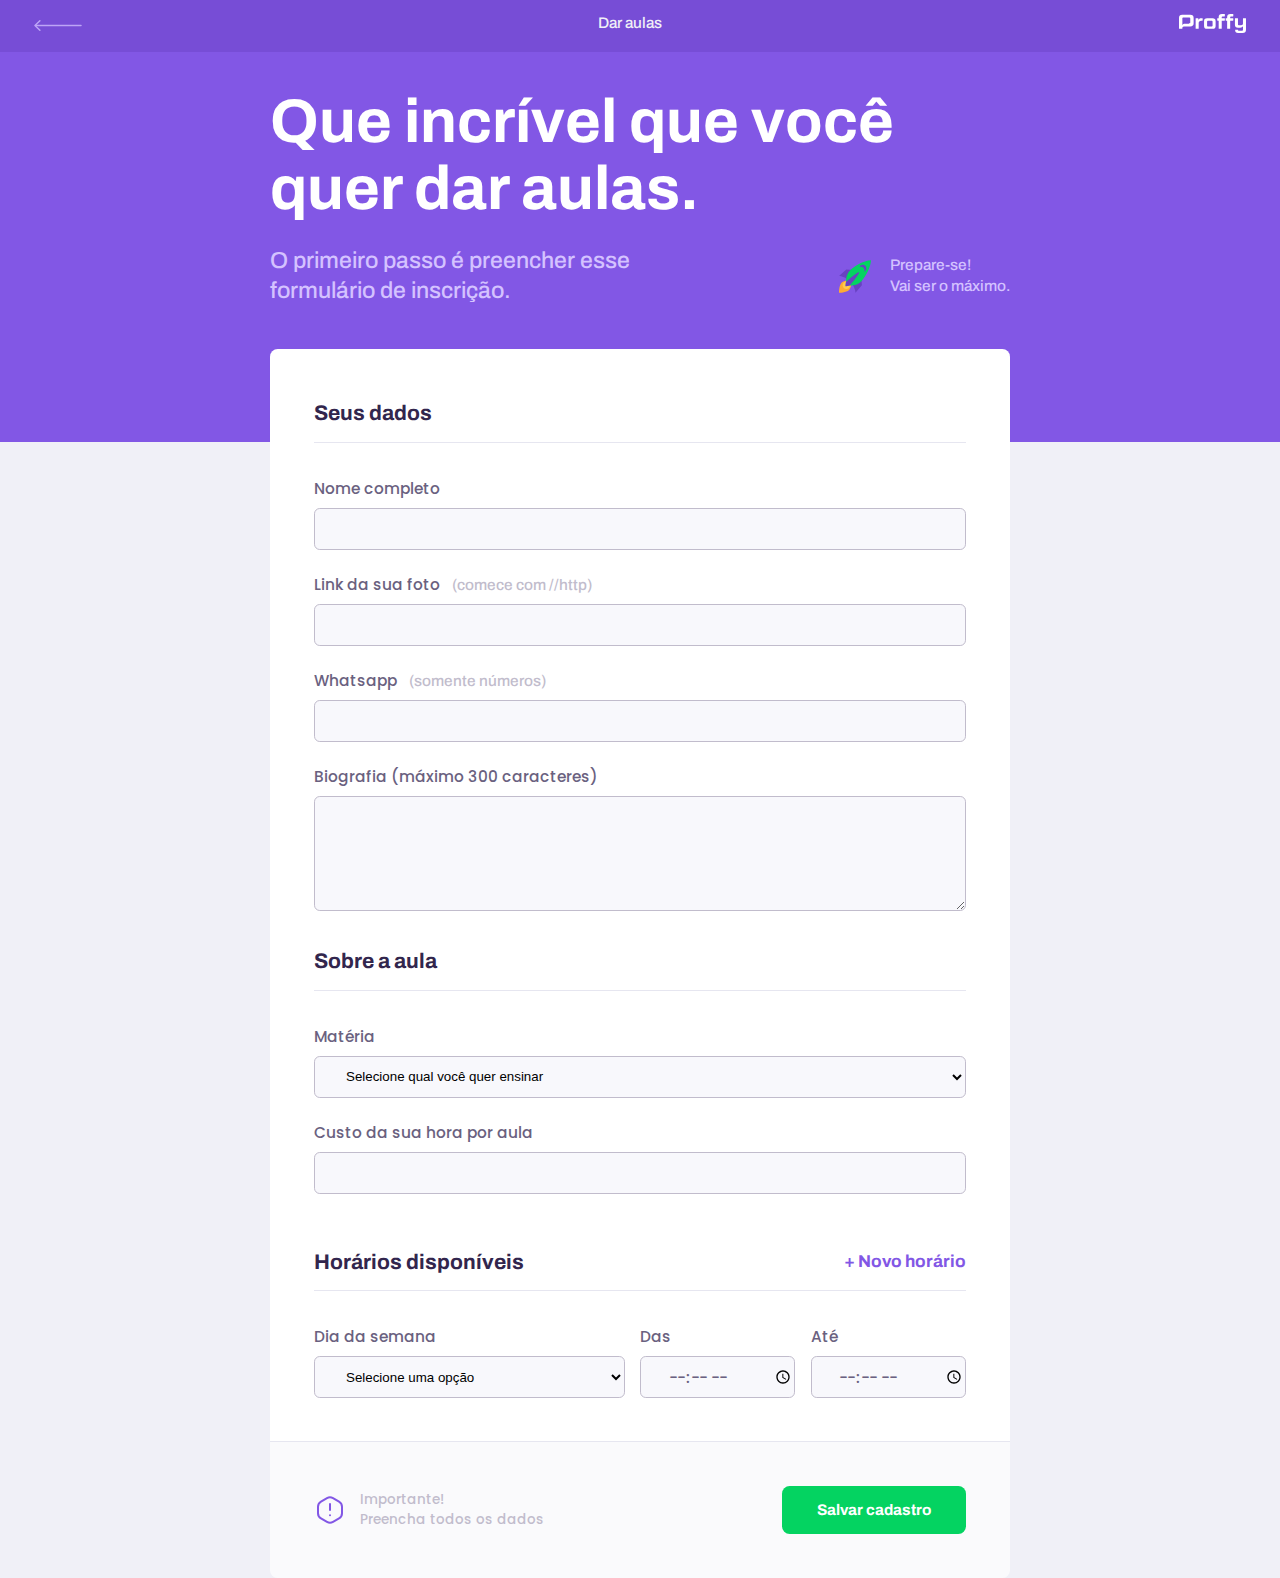
==== give-classes.html @ 78efbd31 "inital import" ====
<!DOCTYPE html>
<html lang="en">

<head>
    <meta charset="UTF-8">
    <meta name="viewport" content="width=device-width, initial-scale=1.0">

    <link rel="stylesheet" href="/styles/main.css">
    <link rel="stylesheet" href="/styles/partials/header.css">
    <link rel="stylesheet" href="/styles/partials/page-give-classes.css">

    <link rel="stylesheet"
        href="https://fonts.googleapis.com/css2?family=Archivo:wght@400;700&amp;family=Poppins:wght@400;600&amp;display=swap">

    <title>Proffy | Sua plataforma de estudos online</title>

    <script src="/scripts/addField.js" defer></script>
</head>

<body id="page-give-classes">
    <div id="container">
        <header class="page-header">
            <div class="top-bar-container">
                <a href="/"><img src="/images/icons/back.svg" alt="Back"></a>
                <p>Dar aulas</p>
                <img src="/images/logo.svg" alt="Proffy">
            </div>

            <div class="header-content">
                <h1>Que incrível que você quer dar aulas.</h1>
                <footer>
                    <strong>O primeiro passo é preencher esse formulário de inscrição.</strong>
                    <div class="footer-icon">
                        <img src="/images/icons/rocket.svg" alt="Rocket">
                        <span>Prepare-se! <br> Vai ser o máximo.</span>
                    </div>
                </footer>
            </div>

        </header>


        <main>
            <form action="" id="create-class">
                <fieldset>
                    <legend>Seus dados</legend>

                    <div class="input-block">
                        <label for="name">Nome completo</label>
                        <input name="name" id="name" required>
                    </div>

                    <div class="input-block">
                        <label for="avatar">Link da sua foto <span>(comece com //http)</span></label>
                        <input type="url" name="avatar" id="avatar" required>
                    </div>

                    <div class="input-block">
                        <label for="whatsapp">Whatsapp <span>(somente números)</span></label>
                        <input type="number" name="whatsapp" id="whatsapp" required>
                    </div>

                    <div class="textarea-block">
                        <label for="bio">Biografia <span>(máximo 300 caracteres)</span></label>
                        <textarea name="bio" id="bio" required></textarea>
                    </div>
                </fieldset>

                <fieldset>
                    <legend>Sobre a aula</legend>

                    <div class="select-block">
                        <label for="subject">Matéria</label>
                        <select name="subject" id="subject" required>
                            <option value="" hidden="">Selecione qual você quer ensinar</option>
                            <option value="1">Artes</option>
                            <option value="2">Biologia</option>
                            <option value="3">Ciências</option>
                            <option value="4">Educação física</option>
                            <option value="5">Física</option>
                            <option value="6">Geografia</option>
                            <option value="7">História</option>
                            <option value="8">Matemática</option>
                            <option value="9">Português</option>
                            <option value="10">Química</option>
                        </select>
                    </div>

                    <div class="input-block">
                        <label for="cost">Custo da sua hora por aula</label>
                        <input type="number" name="cost" id="cost" required>
                    </div>
                </fieldset>

                <fieldset id=schedule-items>
                    <legend>Horários disponíveis <button type="button" id="add-time">+ Novo horário</button></legend>

                    <div class="schedule-item">
                        <div class="select-block">
                            <label for="weekday">Dia da semana</label>
                            <select name="weekday[]" id="weekday">
                                <option value="" hidden="">Selecione uma opção</option>
                                <option value="0">Domingo</option>
                                <option value="1">Segunda</option>
                                <option value="2">Terça</option>
                                <option value="3">Quarta</option>
                                <option value="4">Quinta</option>
                                <option value="5">Sexta</option>
                                <option value="6">Sábado</option>
                            </select>
                        </div>

                        <div class="input-block">
                            <label for="time-to">Das</label>
                            <input type="time" name="time-to[]" id="time-to">
                        </div>

                        <div class="input-block">
                            <label for="time-from">Até</label>
                            <input type="time" name="time-from[]" id="time-from">
                        </div>
                    </div>

                </fieldset>

            </form>

            <footer id="footer">
                <div class="footer-content">
                    <div class="footer-icon">
                        <img src="/images/icons/warning.svg" alt="Warning">
                        <p>Importante! <br> Preencha todos os dados</p>
                    </div>
                    <button type="submit" form="create-class">Salvar cadastro</button>
                </div>
            </footer>
        </main>


    </div>

</body>



</html>
---- styles/main.css ----
:root {
    --color-background: #F0F0F7;
    --color-primary-lighter: #9871F5;
    --color-primary-light: #916bea;
    --color-primary: #8257E5;
    --color-primary-dark: #774DD6;
    --color-primary-darker: #6842c2;
    --color-secondary: #04D361;
    --color-secondary-dark: #04bf58;
    --color-title-in-primary: #ffffff;
    --color-text-in-primary: #D4C2FF;
    --color-text-title: #32264D;
    --color-text-complement: #9C98A6;
    --color-text-base: #6A6180;
    --color-line-in-white: #E6E6F0;
    --color-input-background: #F8F8FC;
    --color-button-text: #FFFFFF;
    --color-box-base: #FFFFFF;
    --color-box-footer: #FAFAFC;
    --color-small-info: #C1BCCC;
    font-size: 60%; /*default font size is: 100% = 16px = 1rem*/
    /* px is independet of roots; % and rem are relatives of root */
}

* {
    margin: 0;
    padding: 0;
    box-sizing: border-box; /*keep the box size when i use padding */
}

html, 
body {
    height: 100vh;
}

textarea,
input,
body,
button {
    font: 500 1.6rem Poppins;
    color: var(--color-text-base);
}

body {
    display: flex;
    justify-content: center;
    align-items: center;
    background-color: var(--color-background);
}

#container {
    width: 90vw;
    max-width: 700px;
}

@media (min-width: 700px) {
    :root {
        font-size: 62,5%;
    }
}
---- styles/partials/header.css ----
#container .page-header {
    background-color: var(--color-primary);
}

#container .page-header .top-bar-container {
    display: flex;
    align-items: center;
    justify-content: space-between;

    width: 90%;
    margin: 0 auto; /* Divide igualmente as margens */
    padding: 1rem 0 3rem;
}

#container .page-header .top-bar-container a img {
    width: 5rem;
}

#container .page-header .top-bar-container img {
    width: 7rem;
    
}

#container .page-header .header-content {
    display: flex;
    flex-direction: column;
    width: 90%;
    margin: 0 auto;
    position: relative
}

#container .page-header .header-content strong {
    justify-self: center;
    color: var(--color-title-in-primary);
    font: 700 3.6rem Archivo;
    line-height: 4.2rem;
}


@media (min-width: 700px) {
    .top-bar-container {
        max-width: 1100px;
    }

    .header-content {
        max-width: 740px;
        flex: 1 1;
        padding-bottom: 48px;
        display: flex;
        flex-direction: column;
        justify-content: center;
        margin: 0 auto;
    }

    #container .page-header .header-content strong {
        font-size: 8rem;
        line-height: 8.2rem;
    }

    .page-header {
        height: 335px;
        margin-bottom: 6.8rem;
    }


}
---- styles/partials/page-give-classes.css ----
#container {
    width: 100vw;
    height: 100vh;
}

#container .page-header {
    margin-bottom: 4.6rem;
}

#container .page-header .top-bar-container {
    width: 100%;
    padding: 0 3.5rem 0.5rem;
    background: var(--color-primary-dark);
}

#container .page-header .top-bar-container a img {
    padding-top: 1rem;
    transition: 0.2s;
}

#container .page-header .top-bar-container a img:hover {
    opacity: 0.8;
}


#container .page-header .top-bar-container p {
    color: var(--color-background);
    font: 500 1.6rem Archivo;
}

#container .page-header .header-content {
    height: 20rem;
    margin-top: 3rem;
}


#container .page-header .header-content h1 {
    width: 40rem;
    justify-self: center;
    color: var(--color-title-in-primary);
    font: 700 3.6rem Archivo;
    line-height: 4.2rem;
    margin-bottom: 2.4rem;
}

#container .page-header .header-content footer strong {
    justify-self: center;
    color: var(--color-text-in-primary);
    font: 500 2rem Archivo;
    line-height: 2.6rem;
    width: 40rem;
}

#container .page-header .header-content footer {
    display: flex;
    align-items: center;
    justify-content: space-between;
}

#container .page-header .header-content footer .footer-icon {
    display: flex;
    justify-content: center;;
}

#container .page-header .header-content footer .footer-icon img {
    margin-right: 2rem;
}

#container .page-header .header-content footer .footer-icon span {
    font: 500 1.6rem Archivo;
    line-height: 2.2rem;
    color: var(--color-text-in-primary);
}



#create-class {
    width: 90%;
    margin: 0 auto;
    padding: 2rem 4.6rem;
    background: var(--color-box-base);
    border-radius: 0.8rem 0.8rem 0 0;
}

#create-class fieldset {
    padding-top: 3.6rem;
    border: none;
    margin-top: 3.4rem;
}

#create-class fieldset legend {
    font: 700 2.2rem Archivo;
    color: var(--color-text-title); 
    border-bottom: 1px solid var(--color-line-in-white);
    padding-bottom: 1.8rem;
    text-decoration-color: var(--color-small-info);
    display: flex;
    align-items: center;
    justify-content: space-between;
    width: 100%;

}

#create-class fieldset legend button {
    border: none;
    background: none;
    font: 700 1.8rem Archivo;
    color: var(--color-primary);

    cursor: pointer;
    text-decoration: none;
    transition: 0.2s;
}

#create-class fieldset legend button:hover {
    opacity: 0.8;
}


#create-class .input-block,
#create-class .select-block {
    margin-bottom: 2.4rem;
}

#create-class .input-block label span,
#create-class .select-block label span {
    font: 500 1.6rem Archivo;
    color: var(--color-small-info);
    margin-left: 0.8rem;
}


#create-class .input-block input,
#create-class .textarea-block textarea,
#create-class .select-block select {
    width: 100%;
    height: 4.4rem;
    background: var(--color-input-background);
    border-radius: 0.6rem;
    border: 1px solid var(--color-small-info);
    margin-top: 0.8rem;
    padding-left: 2.8rem;
    outline: 0;
}

#create-class .textarea-block textarea {
    height: 12rem;
    resize: vertical;
}

#footer {
    width: 90%;
    margin: 0 auto 2rem;
    padding: 4.6rem 0;
    background: var(--color-box-footer);
    border-top: 1px solid var(--color-line-in-white);
    border-radius: 0 0 0.8rem 0.8rem;
}

#footer .footer-content {
    padding: 0 4.6rem;
    display: flex;
    align-items: center;
    justify-content: space-between;
}

#footer .footer-content .footer-icon {
    display: flex;
    align-items: center;
    justify-content: space-between;
}

#footer .footer-content .footer-icon img {
    margin-right: 1.4rem;
}

#footer .footer-content .footer-icon p {
    font-size: 1.4rem;
    color: var(--color-small-info);
}


#footer .footer-content button {
    border: none;
    background: var(--color-secondary);
    font: 700 1.6rem Archivo;
    color: var(--color-button-text);
    width: 19.2rem;
    height: 5rem;
    border-radius: 0.8rem;
    cursor: pointer;
    text-decoration: none;

    transition: 0.2s;
}

#footer .footer-content button:hover {
    background: var(--color-secondary-dark);
}

.schedule-item + .schedule-item {
    margin-top: 3.2rem;
    padding-top: 3.2rem;
    border-top: 1px solid var(--color-line-in-white);
}

@media (min-width: 700px) {
    #container {
        max-width: 100vw;
    }

    .top-bar-container {
        max-width: 100vw;
    }

    #container .page-header {
        height: 46rem;
        margin-bottom: 0;
    }

    #container .page-header .header-content {
        max-width: 740px;
        padding-top: 9.4rem;
    }

    #container .page-header .header-content h1 {
        width: 740px;
        font-size: 6.4rem;
        line-height: 7rem;
    }

    #container .page-header .header-content footer strong {
        font-size: 2.4rem;
        line-height: 3.2rem;
    }

    #create-class {
        max-width: 740px;
        margin-top: -9.6rem;
    }

    .schedule-item {
        display: grid;
        grid-template-columns: 2fr 1fr 1fr;
        column-gap: 1.6rem;
    }

    #footer {
        max-width: 740px;
    }

}
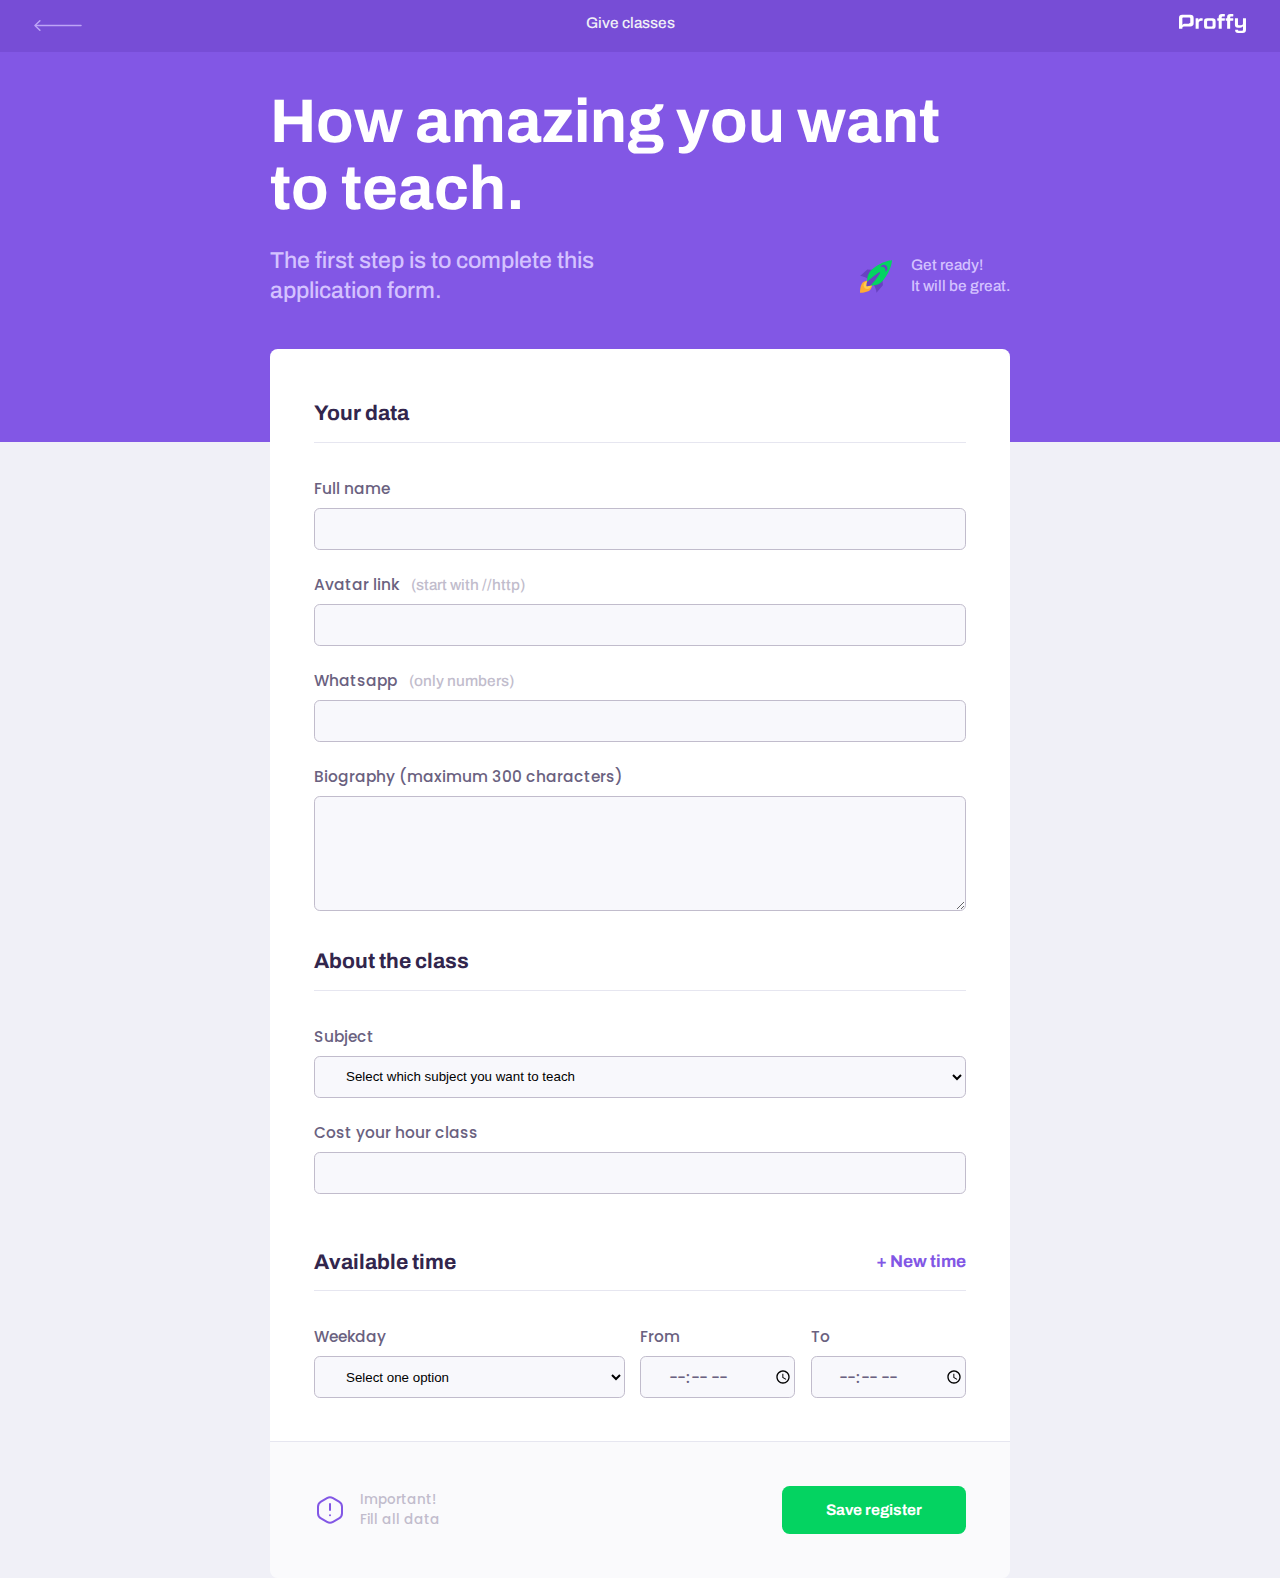
==== commit 27e855c9: "refactoring code & translation" ====
--- a/give-classes.html
+++ b/give-classes.html
@@ -1,146 +1,156 @@
 <!DOCTYPE html>
 <html lang="en">
 
-<head>
+  <head>
     <meta charset="UTF-8">
     <meta name="viewport" content="width=device-width, initial-scale=1.0">
 
-    <link rel="stylesheet" href="/styles/main.css">
-    <link rel="stylesheet" href="/styles/partials/header.css">
-    <link rel="stylesheet" href="/styles/partials/page-give-classes.css">
+    <link rel="stylesheet" href="./styles/main.css">
+    <link rel="stylesheet" href="./styles/partials/header.css">
+    <link rel="stylesheet" href="./styles/partials/page-give-classes.css">
 
-    <link rel="stylesheet"
-        href="https://fonts.googleapis.com/css2?family=Archivo:wght@400;700&amp;family=Poppins:wght@400;600&amp;display=swap">
+    <link rel="stylesheet" href="https://fonts.googleapis.com/css2?family=Archivo:wght@400;700&amp;family=Poppins:wght@400;600&amp;display=swap">
 
-    <title>Proffy | Sua plataforma de estudos online</title>
+    <title>Proffy | Your online study platform</title>
 
-    <script src="/scripts/addField.js" defer></script>
-</head>
+    <script src="./scripts/addField.js" defer="defer"></script>
+  </head>
 
-<body id="page-give-classes">
+  <body id="page-give-classes">
     <div id="container">
-        <header class="page-header">
-            <div class="top-bar-container">
-                <a href="/"><img src="/images/icons/back.svg" alt="Back"></a>
-                <p>Dar aulas</p>
-                <img src="/images/logo.svg" alt="Proffy">
+      <header class="page-header">
+        <div class="top-bar-container">
+          <a href="./"><img src="./images/icons/back.svg" alt="Back"></a>
+          <p>Give classes</p>
+          <img src="./images/logo.svg" alt="Proffy">
+        </div>
+
+        <div class="header-content">
+          <h1>How amazing you want to teach.</h1>
+          <footer>
+            <strong>The first step is to complete this application form.</strong>
+            <div class="footer-icon">
+              <img src="./images/icons/rocket.svg" alt="Rocket">
+              <span>
+                Get ready!
+                <br>
+                It will be great.
+              </span>
+            </div>
+          </footer>
+        </div>
+
+      </header>
+
+      <main>
+        <form action="" id="create-class">
+          <fieldset>
+            <legend>Your data</legend>
+
+            <div class="input-block">
+              <label for="name">Full name</label>
+              <input name="name" id="name" required="required">
             </div>
 
-            <div class="header-content">
-                <h1>Que incrível que você quer dar aulas.</h1>
-                <footer>
-                    <strong>O primeiro passo é preencher esse formulário de inscrição.</strong>
-                    <div class="footer-icon">
-                        <img src="/images/icons/rocket.svg" alt="Rocket">
-                        <span>Prepare-se! <br> Vai ser o máximo.</span>
-                    </div>
-                </footer>
+            <div class="input-block">
+              <label for="avatar">Avatar link
+                <span>(start with //http)</span>
+              </label>
+              <input type="url" name="avatar" id="avatar" required="required">
             </div>
 
-        </header>
+            <div class="input-block">
+              <label for="whatsapp">Whatsapp
+                <span>(only numbers)</span>
+              </label>
+              <input type="number" name="whatsapp" id="whatsapp" required="required">
+            </div>
 
+            <div class="textarea-block">
+              <label for="bio">Biography
+                <span>(maximum 300 characters)</span>
+              </label>
+              <textarea name="bio" id="bio" required="required"></textarea>
+            </div>
+          </fieldset>
 
-        <main>
-            <form action="" id="create-class">
-                <fieldset>
-                    <legend>Seus dados</legend>
+          <fieldset>
+            <legend>About the class</legend>
 
-                    <div class="input-block">
-                        <label for="name">Nome completo</label>
-                        <input name="name" id="name" required>
-                    </div>
+            <div class="select-block">
+              <label for="subject">Subject</label>
+              <select name="subject" id="subject" required="required">
+                <option value="" hidden="">Select which subject you want to teach</option>
+                <option value="1">Arts</option>
+                <option value="2">Biology</option>
+                <option value="3">Science</option>
+                <option value="4">Physical education</option>
+                <option value="5">Physics</option>
+                <option value="6">Geography</option>
+                <option value="7">History</option>
+                <option value="8">Math</option>
+                <option value="9">Portuguese</option>
+                <option value="10">Chemistry</option>
+              </select>
+            </div>
 
-                    <div class="input-block">
-                        <label for="avatar">Link da sua foto <span>(comece com //http)</span></label>
-                        <input type="url" name="avatar" id="avatar" required>
-                    </div>
+            <div class="input-block">
+              <label for="cost">Cost your hour class</label>
+              <input type="number" name="cost" id="cost" required="required">
+            </div>
+          </fieldset>
 
-                    <div class="input-block">
-                        <label for="whatsapp">Whatsapp <span>(somente números)</span></label>
-                        <input type="number" name="whatsapp" id="whatsapp" required>
-                    </div>
+          <fieldset id="schedule-items">
+            <legend>
+                Available time
+                <button type="button" id="add-time">+ New time</button>
+            </legend>
 
-                    <div class="textarea-block">
-                        <label for="bio">Biografia <span>(máximo 300 caracteres)</span></label>
-                        <textarea name="bio" id="bio" required></textarea>
-                    </div>
-                </fieldset>
+            <div class="schedule-item">
+              <div class="select-block">
+                <label for="weekday">Weekday</label>
+                <select name="weekday[]" id="weekday">
+                  <option value="" hidden="">Select one option</option>
+                  <option value="0">Sunday</option>
+                  <option value="1">Monday</option>
+                  <option value="2">Tuesday</option>
+                  <option value="3">Wedsneday</option>
+                  <option value="4">Thursday</option>
+                  <option value="5">Friday</option>
+                  <option value="6">Saturday</option>
+                </select>
+              </div>
 
-                <fieldset>
-                    <legend>Sobre a aula</legend>
+              <div class="input-block">
+                <label for="time-to">From</label>
+                <input type="time" name="time-to[]" id="time-to">
+              </div>
 
-                    <div class="select-block">
-                        <label for="subject">Matéria</label>
-                        <select name="subject" id="subject" required>
-                            <option value="" hidden="">Selecione qual você quer ensinar</option>
-                            <option value="1">Artes</option>
-                            <option value="2">Biologia</option>
-                            <option value="3">Ciências</option>
-                            <option value="4">Educação física</option>
-                            <option value="5">Física</option>
-                            <option value="6">Geografia</option>
-                            <option value="7">História</option>
-                            <option value="8">Matemática</option>
-                            <option value="9">Português</option>
-                            <option value="10">Química</option>
-                        </select>
-                    </div>
+              <div class="input-block">
+                <label for="time-from">To</label>
+                <input type="time" name="time-from[]" id="time-from">
+              </div>
+            </div>
+          </fieldset>
+        </form>
 
-                    <div class="input-block">
-                        <label for="cost">Custo da sua hora por aula</label>
-                        <input type="number" name="cost" id="cost" required>
-                    </div>
-                </fieldset>
-
-                <fieldset id=schedule-items>
-                    <legend>Horários disponíveis <button type="button" id="add-time">+ Novo horário</button></legend>
-
-                    <div class="schedule-item">
-                        <div class="select-block">
-                            <label for="weekday">Dia da semana</label>
-                            <select name="weekday[]" id="weekday">
-                                <option value="" hidden="">Selecione uma opção</option>
-                                <option value="0">Domingo</option>
-                                <option value="1">Segunda</option>
-                                <option value="2">Terça</option>
-                                <option value="3">Quarta</option>
-                                <option value="4">Quinta</option>
-                                <option value="5">Sexta</option>
-                                <option value="6">Sábado</option>
-                            </select>
-                        </div>
-
-                        <div class="input-block">
-                            <label for="time-to">Das</label>
-                            <input type="time" name="time-to[]" id="time-to">
-                        </div>
-
-                        <div class="input-block">
-                            <label for="time-from">Até</label>
-                            <input type="time" name="time-from[]" id="time-from">
-                        </div>
-                    </div>
-
-                </fieldset>
-
-            </form>
-
-            <footer id="footer">
-                <div class="footer-content">
-                    <div class="footer-icon">
-                        <img src="/images/icons/warning.svg" alt="Warning">
-                        <p>Importante! <br> Preencha todos os dados</p>
-                    </div>
-                    <button type="submit" form="create-class">Salvar cadastro</button>
-                </div>
-            </footer>
-        </main>
-
+        <footer id="footer">
+          <div class="footer-content">
+            <div class="footer-icon">
+              <img src="./images/icons/warning.svg" alt="Warning">
+              <p>
+                Important!
+                <br>
+                Fill all data
+              </p>
+            </div>
+            <button type="submit" form="create-class">Save register</button>
+          </div>
+        </footer>
+      </main>
 
     </div>
 
-</body>
-
-
+  </body>
 
 </html>--- a/styles/partials/header.css
+++ b/styles/partials/header.css
@@ -8,7 +8,7 @@
     justify-content: space-between;
 
     width: 90%;
-    margin: 0 auto; /* Divide igualmente as margens */
+    margin: 0 auto; 
     padding: 1rem 0 3rem;
 }
 
@@ -18,7 +18,6 @@
 
 #container .page-header .top-bar-container img {
     width: 7rem;
-    
 }
 
 #container .page-header .header-content {
